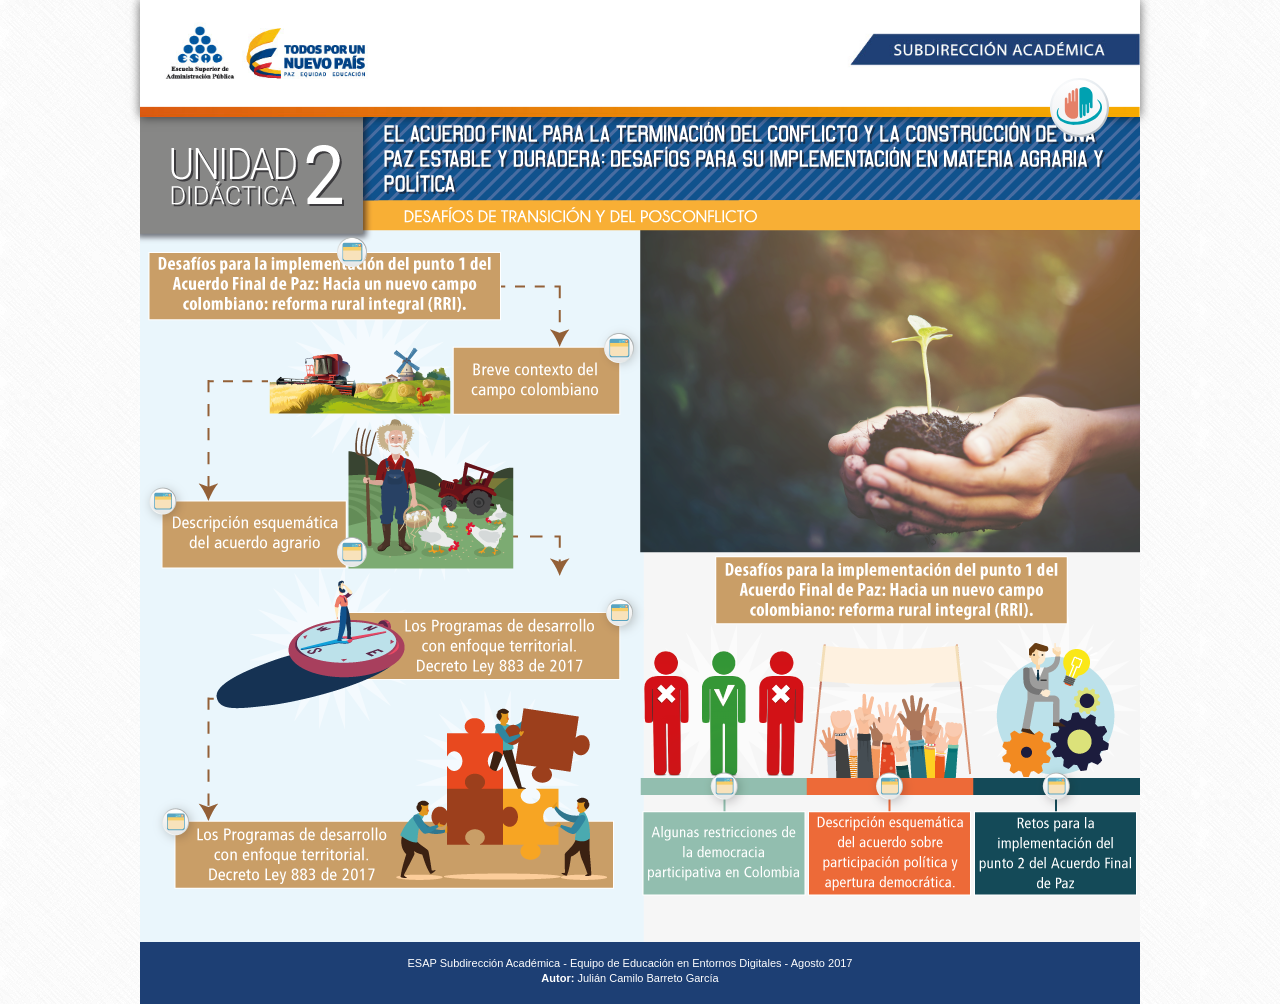
==== index.html @ 69f930b2 "Ajustes al index  (En desarrollo)." ====
<!DOCTYPE html>
<html lang="es">
<head>
    <meta charset="UTF-8">
    <title>Elementos para la estructuración de políticas públicas</title>
    <!-- Hoja de estilo custom-->
    <link rel="stylesheet" href="css/estilosOVA.css">
    <!-- Hoja de estilo ilightboxMod-->
    <link rel="stylesheet" href="bower_components/jquery.ilightbox/css/jquery.ilightboxMod.css">

    <link rel="stylesheet" href="bower_components/jquery-modal/jquery.modal.css">

    <link rel="stylesheet" href="css/modal-mod.css">

    <!-- jQuery -->
    <script src="bower_components/jquery/dist/jquery.js"></script>
    <!-- jQuery ilightbox-->
    <script src="bower_components/jquery.ilightbox/js/jquery.lightbox.min.js"></script>

    <script src="bower_components/jquery-modal/jquery.modal.js"></script>

    <!-- javascript functions-->
    <script src="js/helper_functions.js"></script>

    <!-- javascript custom-->
    <script src="js/ova.js"></script>

</head>
<body>

   <div class="contenedor">

        <div class="top">

            <div class="btns">

                <!-- Modal HTML embedded directly into document -->
                <div id="ex1" style="display:none;">
                    <img src="images/Competencias.png">
                </div>

                <div class="btnTop">
                    <a href="#ex1" rel="modal:open" class="">
                        <img src="images/bt_competencias.svg">
                    </a>
                </div>

            </div>

        </div>

        <div class="ova">            

            <div>
                <a href="vistas/cont01_OV2.html" rel="modal:open" class="btnHome btnHome-pos1" data-opacity="true"></a>
                <a href="vistas/cont02_OV2.html" rel="modal:open" class="btnHome btnHome-pos2" data-opacity="true"></a>                
                <a href="vistas/cont03_OV2.html" rel="modal:open" class="btnHome btnHome-pos3" data-opacity="true"></a>
                <a href="vistas/cont04_OV2.html" rel="modal:open" class="btnHome4" data-opacity="true"></a>
                <a href="vistas/cont05_OV2.html" rel="modal:open" class="btnHome5" data-opacity="true"></a>
                <a href="vistas/cont06_OV2.html" rel="modal:open" class="btnHome6" data-opacity="true"></a>
                <a href="vistas/cont07_OV2.html" rel="modal:open" class="btnHome7" data-opacity="true"></a>

                <!--<img class="numerosCentral" src="images/numeros.png">
                <img class="imgCentral" src="images/Unidad1.png">-->
            </div>

        </div>

        <div class="creditos">
            <p>ESAP Subdirección Académica -  Equipo de Educación en Entornos Digitales - Agosto 2017</p>
            <p><b>Autor:</b> Julián Camilo Barreto García</p>
        </div>

    </div>

</body>

</html>
---- css/estilosOVA.css ----
body{
    margin: 0;
    padding: 0;
    font-family: sans-serif;
    background: url(../images/back.png);
    /*overflow: hidden;*/
}
.contenedor{
    width: 1000px;
    height: 800px; 
    margin: 0 auto;
}
.ova{
    width: 1000px;
    height: 825px; 
    background: url(../images/home.png) no-repeat;
}
.top{
    background: #FFF url(../images/top.jpg) no-repeat;
    background-size: 1000px 118px;
    width: 1000px;
    height: 117px;
    position: relative;
    -webkit-box-shadow: 0px 0px 10px 0px rgba(0,0,0,0.6);
    -moz-box-shadow: 0px 0px 10px 0px rgba(0,0,0,0.6);
    box-shadow: 0px 0px 10px 0px rgba(0,0,0,0.6);
}
.btns{
    height: 80px;
    width: 170px;
    float: right;
    position: relative;
    bottom: -45px;
    right: 5px;
    top: 75px;
}
.btnTop{
    position: relative;
    float: left;
    cursor: pointer;
    margin: 0 82px;
}
.creditos{
    background: #1d3f74;
    height: 48px;
    padding: 14px 20px 0 0;
    margin: 0 0 10px 0;
}
.creditos p{
    color: #FFF;
    line-height: 140%;
    margin: 0;
    padding: 0;
    font-size: 11px;
    text-align: center;
}
.btnTop img{
    width: 65px;
    height: 65px;
}
.popUp{
    background: url(../images/bt_popUp.svg) no-repeat;
    width: 65px;
    height: 65px;
}
.web{
    background: url(../images/bt_web.svg) no-repeat;
    width: 65px;
    height: 65px;
}


/*BOTONES HOME*/
.menuHome{
    background: rgba(255, 0, 0, 0);
    width: 670px;
    height: 505px;
    position: absolute;
    margin: 0 0 0 230px;
}
.btnHome{
    background: url(../images/btn_popup.png) no-repeat;
    width: 30px;
    height: 30px;
    position: absolute;
    cursor: pointer;
    background-size: 30px 30px;
}

.btnHome-pos1{
    margin: 216px 0 0 464px;
}
.btnHome-pos2{
    margin: 120px 0 0 197px;
}
.btnHome-pos3{
    margin: 420px 0 0 197px;
}
.imgCentral{
    margin: 0px 0px 39px -304px;
}
.numerosCentral{
    width: 410px;
    height: 309px;
  margin: 172px 0 0 149px; 

}
---- css/modal-mod.css ----
.modal{
    max-width: 911px;
    padding: 0;
    height: 515px;
    background-color: rgba(240,248,255,0);
    border-radius: 0;
    -webkit-border-radius: 0;
    webkit-box-shadow: 0 0 0 #000;
    box-shadow: 0 0 0 #000;
}

.modal a.close-modal{
	background: url(../images/cerrar_internas.png) no-repeat center;
	background-size: 50px 50px;
	top: 5.5px;
    right: -18.5px;
    width: 50px;
    height: 50px;
}
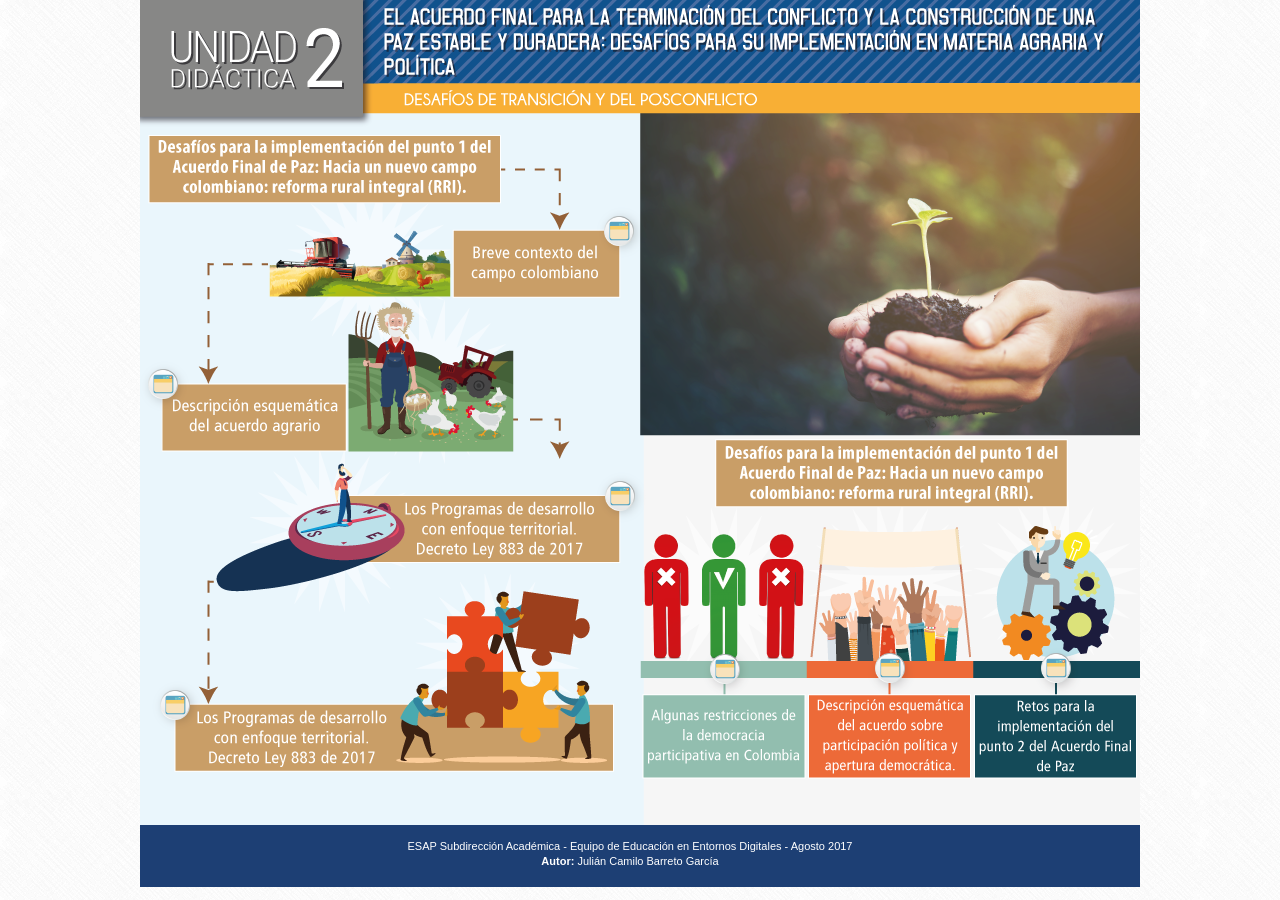
==== commit 2d276d0d: "Desarrollo de los contenidos 2 y 3 (En desarrollo)." ====
--- a/index.html
+++ b/index.html
@@ -30,12 +30,12 @@
 
    <div class="contenedor">
 
-        <div class="top">
+        <!--<div class="top">-->
 
-            <div class="btns">
+            <!--<div class="btns">-->
 
                 <!-- Modal HTML embedded directly into document -->
-                <div id="ex1" style="display:none;">
+                <!--<div id="ex1" style="display:none;">
                     <img src="images/Competencias.png">
                 </div>
 
@@ -43,11 +43,11 @@
                     <a href="#ex1" rel="modal:open" class="">
                         <img src="images/bt_competencias.svg">
                     </a>
-                </div>
+                </div>-->
 
-            </div>
+            <!--</div>
 
-        </div>
+        </div>-->
 
         <div class="ova">            
 
@@ -55,10 +55,10 @@
                 <a href="vistas/cont01_OV2.html" rel="modal:open" class="btnHome btnHome-pos1" data-opacity="true"></a>
                 <a href="vistas/cont02_OV2.html" rel="modal:open" class="btnHome btnHome-pos2" data-opacity="true"></a>                
                 <a href="vistas/cont03_OV2.html" rel="modal:open" class="btnHome btnHome-pos3" data-opacity="true"></a>
-                <a href="vistas/cont04_OV2.html" rel="modal:open" class="btnHome4" data-opacity="true"></a>
-                <a href="vistas/cont05_OV2.html" rel="modal:open" class="btnHome5" data-opacity="true"></a>
-                <a href="vistas/cont06_OV2.html" rel="modal:open" class="btnHome6" data-opacity="true"></a>
-                <a href="vistas/cont07_OV2.html" rel="modal:open" class="btnHome7" data-opacity="true"></a>
+                <a href="vistas/cont04_OV2.html" rel="modal:open" class="btnHome btnHome-pos4" data-opacity="true"></a>
+                <a href="vistas/cont05_OV2.html" rel="modal:open" class="btnHome btnHome-pos5" data-opacity="true"></a>
+                <a href="vistas/cont06_OV2.html" rel="modal:open" class="btnHome btnHome-pos6" data-opacity="true"></a>
+                <a href="vistas/cont07_OV2.html" rel="modal:open" class="btnHome btnHome-pos7" data-opacity="true"></a>
 
                 <!--<img class="numerosCentral" src="images/numeros.png">
                 <img class="imgCentral" src="images/Unidad1.png">-->
--- a/css/estilosOVA.css
+++ b/css/estilosOVA.css
@@ -91,10 +91,22 @@
     margin: 216px 0 0 464px;
 }
 .btnHome-pos2{
-    margin: 120px 0 0 197px;
+    margin: 369px 0 0 8px;
 }
 .btnHome-pos3{
-    margin: 420px 0 0 197px;
+    margin: 481px 0 0 465px;
+}
+.btnHome-pos4{
+    margin: 690px 0 0 20px;
+}
+.btnHome-pos5{
+    margin: 654px 0 0 570px;
+}
+.btnHome-pos6{
+    margin: 653px 0 0 735px;
+}
+.btnHome-pos7{
+    margin: 653px 0 0 901px;
 }
 .imgCentral{
     margin: 0px 0px 39px -304px;
--- a/css/modal-mod.css
+++ b/css/modal-mod.css
@@ -1,19 +1,20 @@
 .modal{
-    max-width: 911px;
+    max-width: 780px;
     padding: 0;
-    height: 515px;
+    /* height: 515px; */
     background-color: rgba(240,248,255,0);
     border-radius: 0;
     -webkit-border-radius: 0;
     webkit-box-shadow: 0 0 0 #000;
     box-shadow: 0 0 0 #000;
+    margin-top: 40px;
 }
 
 .modal a.close-modal{
-	background: url(../images/cerrar_internas.png) no-repeat center;
-	background-size: 50px 50px;
-	top: 5.5px;
-    right: -18.5px;
-    width: 50px;
-    height: 50px;
+    background: url(../images/cerrar_internas.png) no-repeat center;
+    background-size: 30px 30px;
+    top: -15px;
+    right: -15px;
+    width: 30px;
+    height: 30px;
 }
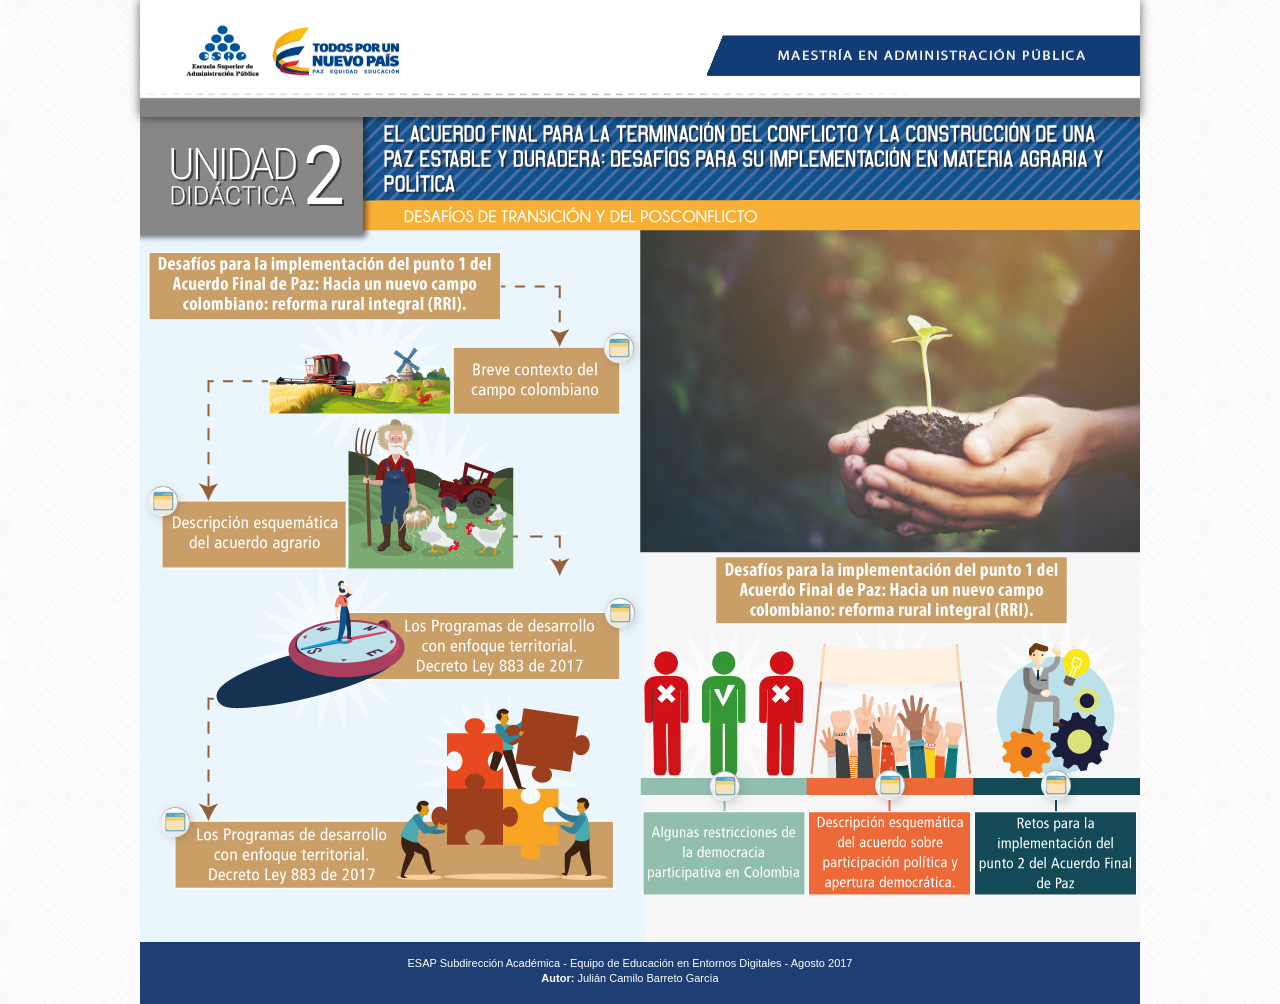
==== commit d317bb13: "Desarrollo del contenido 2 y 3 completo, en desarrollo contenido 4." ====
--- a/index.html
+++ b/index.html
@@ -30,7 +30,7 @@
 
    <div class="contenedor">
 
-        <!--<div class="top">-->
+        <div class="top">
 
             <!--<div class="btns">-->
 
@@ -45,9 +45,9 @@
                     </a>
                 </div>-->
 
-            <!--</div>
+            <!--</div>-->
 
-        </div>-->
+        </div>
 
         <div class="ova">            
 
--- a/css/estilosOVA.css
+++ b/css/estilosOVA.css
@@ -16,7 +16,7 @@
     background: url(../images/home.png) no-repeat;
 }
 .top{
-    background: #FFF url(../images/top.jpg) no-repeat;
+    background: #FFF url(../images/top1.jpg) no-repeat;
     background-size: 1000px 118px;
     width: 1000px;
     height: 117px;
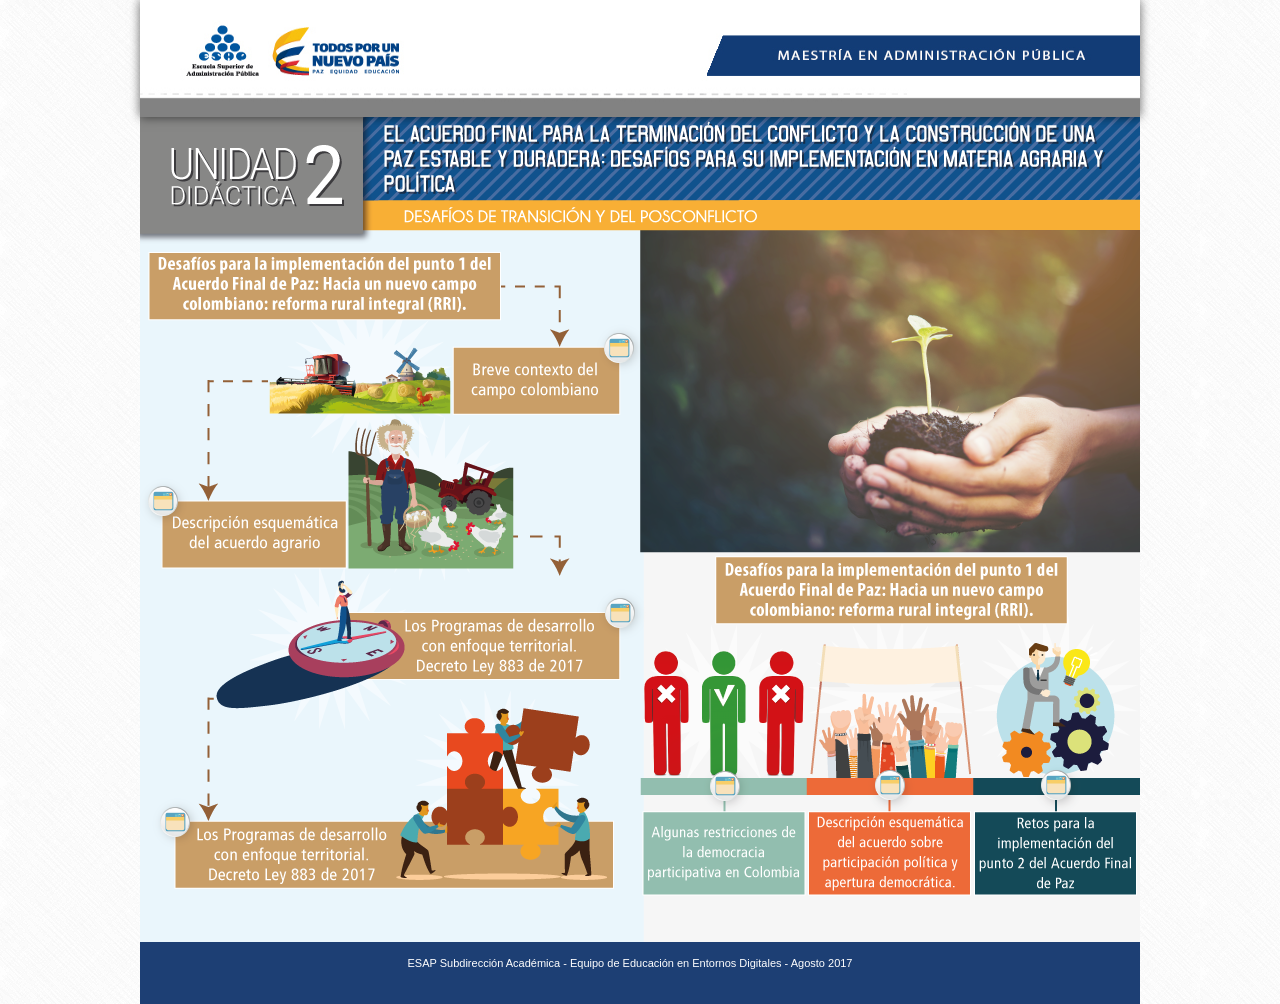
==== commit 9fd119a2: "Desarrollo de los contenidos 4,5,6 y 7." ====
--- a/index.html
+++ b/index.html
@@ -2,7 +2,7 @@
 <html lang="es">
 <head>
     <meta charset="UTF-8">
-    <title>Elementos para la estructuración de políticas públicas</title>
+    <title>Desafíos de Transición y del Posconflicto</title>
     <!-- Hoja de estilo custom-->
     <link rel="stylesheet" href="css/estilosOVA.css">
     <!-- Hoja de estilo ilightboxMod-->
@@ -68,7 +68,7 @@
 
         <div class="creditos">
             <p>ESAP Subdirección Académica -  Equipo de Educación en Entornos Digitales - Agosto 2017</p>
-            <p><b>Autor:</b> Julián Camilo Barreto García</p>
+            <!--<p><b>Autor:</b> Julián Camilo Barreto García</p>-->
         </div>
 
     </div>
